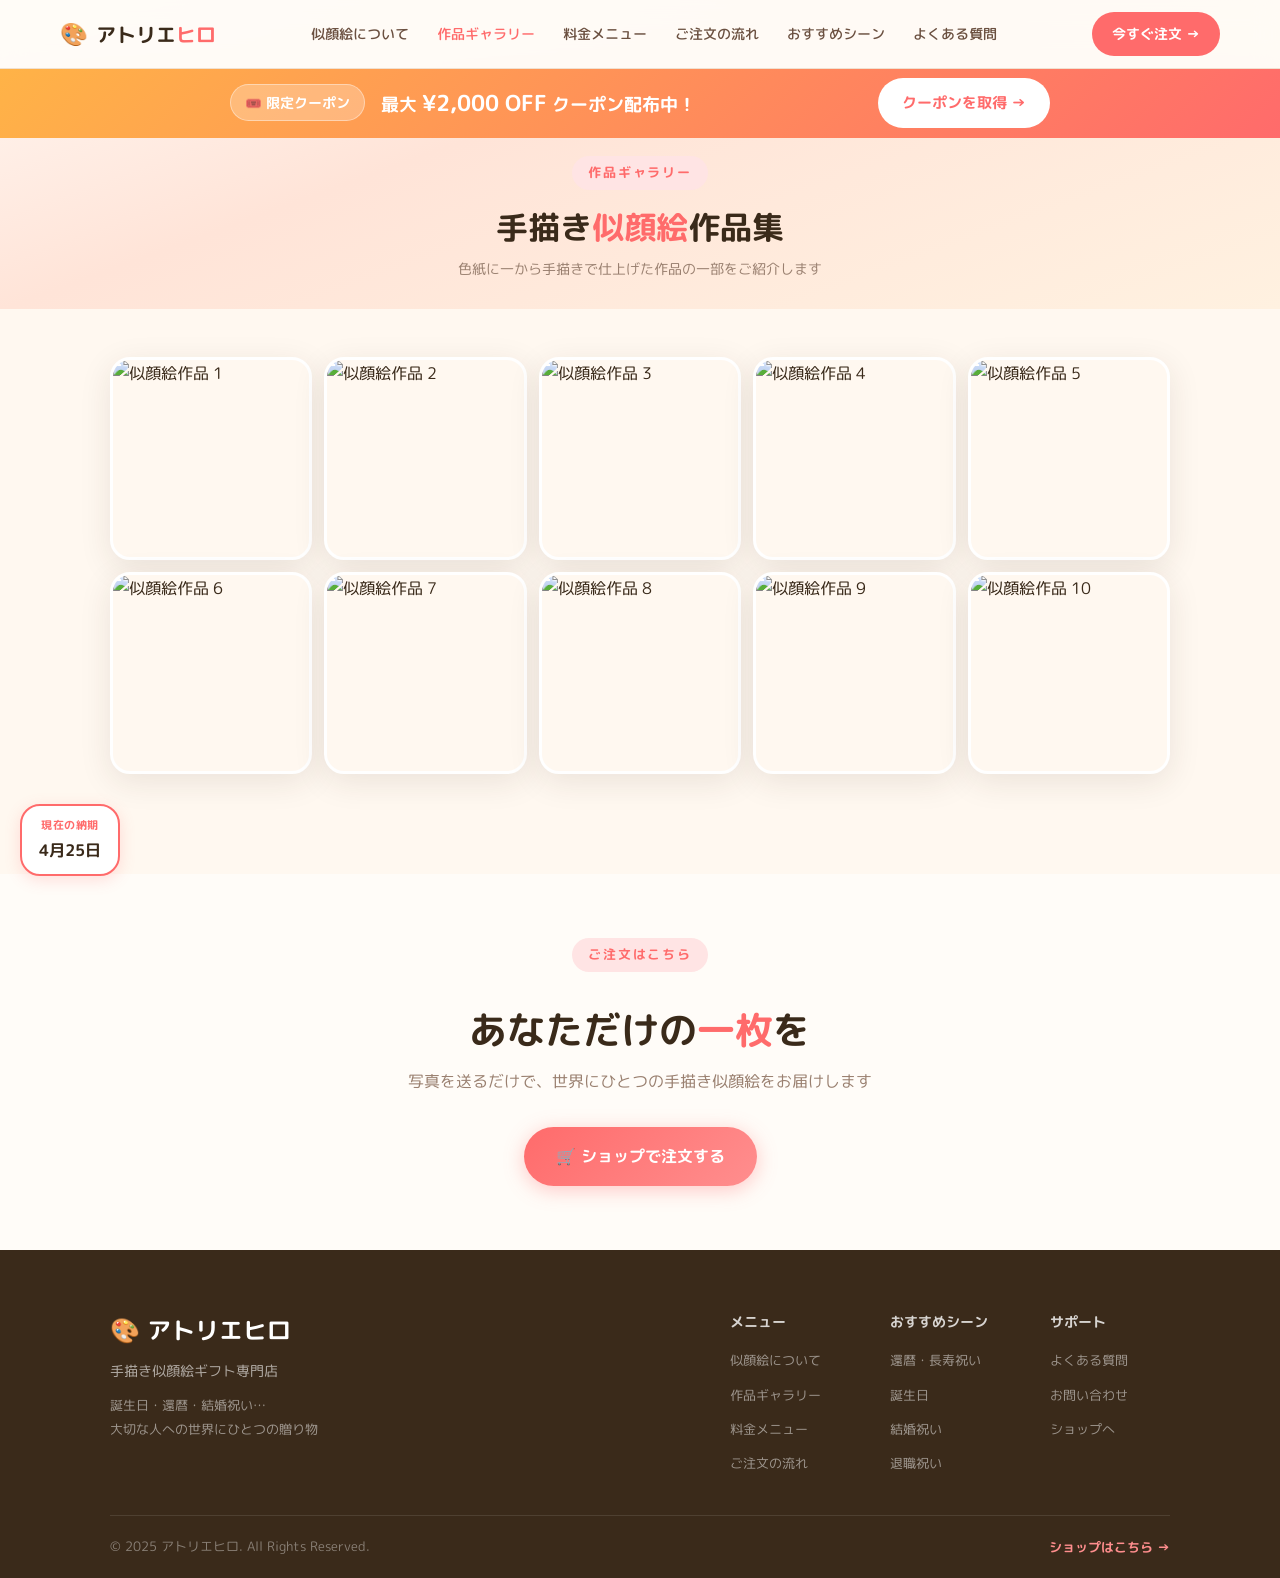
==== gallery.html @ 0be67213 "Add files via upload" ====
<!DOCTYPE html>
<html lang="ja">

<head>
    <meta charset="UTF-8" />
    <meta name="viewport" content="width=device-width, initial-scale=1.0" />
    <title>作品ギャラリー | アトリエヒロ</title>
    <meta name="description" content="アトリエヒロの手描き似顔絵作品集。お客様からご注文いただいた色紙似顔絵を掲載しています。" />
    <link rel="preconnect" href="https://fonts.googleapis.com" />
    <link rel="preconnect" href="https://fonts.gstatic.com" crossorigin />
    <link href="https://fonts.googleapis.com/css2?family=M+PLUS+Rounded+1c:wght@300;400;500;700;800&display=swap" rel="stylesheet" />
    <link rel="stylesheet" href="style.css" />
    <style>
        /* ── ギャラリーページ専用スタイル ── */
        .gallery-page-hero {
            padding: 156px 20px 28px;
            text-align: center;
            background: linear-gradient(160deg, #fff8f3 0%, #ffe4d8 40%, #fff1e0 100%);
        }

        .gallery-page-hero .section-header {
            margin-bottom: 0;
        }

        .gallery-page-hero .section-title {
            font-size: clamp(1.3rem, 3.5vw, 2rem);
            margin-bottom: 8px;
        }

        .gallery-page-hero .section-sub {
            font-size: 0.9rem;
        }

        .gallery-page-section {
            background: var(--cream);
            padding: 48px 0 100px;
        }

        .works-grid {
            display: grid;
            grid-template-columns: repeat(5, 1fr);
            gap: 12px;
        }

        .work-item {
            border-radius: var(--radius-md);
            overflow: hidden;
            box-shadow: var(--shadow-card);
            border: 3px solid #fff;
            background: var(--cream);
            transition: transform 0.3s, box-shadow 0.3s;
            cursor: pointer;
            position: relative;
            aspect-ratio: 1 / 1;
        }

        .work-item:hover {
            transform: scale(1.02) translateY(-4px);
            box-shadow: 0 16px 40px rgba(255, 107, 107, 0.2);
        }

        .work-item img {
            width: 100%;
            height: 100%;
            object-fit: cover;
            display: block;
        }

        /* ── ライトボックス ── */
        .lightbox {
            display: none;
            position: fixed;
            inset: 0;
            z-index: 300;
            background: rgba(0, 0, 0, 0.9);
            align-items: center;
            justify-content: center;
            animation: fadeIn 0.2s ease;
        }

        @keyframes fadeIn {
            from { opacity: 0; }
            to   { opacity: 1; }
        }

        .lightbox.open {
            display: flex;
        }

        .lightbox-img {
            max-width: 80vw;
            max-height: 82vh;
            border-radius: var(--radius-md);
            object-fit: contain;
            box-shadow: 0 12px 60px rgba(0, 0, 0, 0.5);
            transition: opacity 0.15s ease;
        }

        .lightbox-close {
            position: absolute;
            top: 16px;
            right: 20px;
            color: #fff;
            font-size: 2rem;
            font-weight: 700;
            cursor: pointer;
            background: rgba(255,255,255,0.15);
            border: none;
            border-radius: 50%;
            width: 44px;
            height: 44px;
            display: flex;
            align-items: center;
            justify-content: center;
            transition: background 0.2s;
        }

        .lightbox-close:hover {
            background: rgba(255,255,255,0.3);
        }

        .lightbox-arrow {
            position: absolute;
            top: 50%;
            transform: translateY(-50%);
            color: #fff;
            font-size: 2rem;
            background: rgba(255,255,255,0.15);
            border: none;
            border-radius: 50%;
            width: 52px;
            height: 52px;
            display: flex;
            align-items: center;
            justify-content: center;
            cursor: pointer;
            transition: background 0.2s;
            user-select: none;
        }

        .lightbox-arrow:hover {
            background: rgba(255,255,255,0.3);
        }

        .lightbox-prev { left: 16px; }
        .lightbox-next { right: 16px; }

        .lightbox-counter {
            position: absolute;
            bottom: 20px;
            left: 50%;
            transform: translateX(-50%);
            color: rgba(255,255,255,0.7);
            font-size: 0.85rem;
            font-weight: 500;
        }

        @media (max-width: 640px) {
            .lightbox-img {
                max-width: 94vw;
                max-height: 75vh;
            }
            .lightbox-arrow {
                width: 40px;
                height: 40px;
                font-size: 1.5rem;
            }
            .lightbox-prev { left: 6px; }
            .lightbox-next { right: 6px; }
        }

        /* ── モバイル調整 ── */
        @media (max-width: 640px) {
            .gallery-page-hero {
                padding: 148px 16px 48px;
            }

            .works-grid {
                grid-template-columns: repeat(3, 1fr);
                gap: 8px;
            }
        }

        @media (max-width: 400px) {
            .works-grid {
                grid-template-columns: repeat(2, 1fr);
            }
        }
    </style>
</head>

<body>

    <!-- ===== COUPON BANNER ===== -->
    <div class="coupon-banner">
        <div class="coupon-inner">
            <div class="coupon-left">
                <span class="coupon-tag">🎟️ 限定クーポン</span>
                <span class="coupon-text">最大 <strong>¥2,000 OFF</strong><span class="coupon-pc"> クーポン配布中！</span></span>
            </div>
            <a href="https://atelierstore.theshop.jp/" class="coupon-btn" target="_blank" rel="noopener">クーポンを取得 →</a>
        </div>
    </div>

    <!-- ===== HEADER ===== -->
    <header class="site-header" id="siteHeader">
        <div class="header-inner">
            <a href="index.html" class="logo">
                <span class="logo-icon">🎨</span>
                <span class="logo-text">アトリエ<span class="logo-accent">ヒロ</span></span>
            </a>
            <nav class="nav-links" id="navLinks">
                <a href="index.html#about" class="nav-link">似顔絵について</a>
                <a href="gallery.html" class="nav-link" style="color:var(--coral);">作品ギャラリー</a>
                <a href="index.html#menu" class="nav-link">料金メニュー</a>
                <a href="index.html#flow" class="nav-link">ご注文の流れ</a>
                <a href="index.html#occasions" class="nav-link">おすすめシーン</a>
                <a href="index.html#faq" class="nav-link">よくある質問</a>
            </nav>
            <a href="https://atelierstore.theshop.jp/" class="header-order-btn" target="_blank" rel="noopener">
                今すぐ注文 →
            </a>
            <button class="hamburger" id="hamburger" aria-label="メニューを開く">
                <span></span><span></span><span></span>
            </button>
        </div>
    </header>

    <!-- MOBILE MENU -->
    <div class="mobile-menu" id="mobileMenu">
        <button class="mobile-close" id="mobileClose" aria-label="メニューを閉じる">✕</button>
        <nav class="mobile-nav">
            <a href="index.html#about" class="mobile-nav-link">似顔絵について</a>
            <a href="gallery.html" class="mobile-nav-link">作品ギャラリー</a>
            <a href="index.html#menu" class="mobile-nav-link">料金メニュー</a>
            <a href="index.html#flow" class="mobile-nav-link">ご注文の流れ</a>
            <a href="index.html#occasions" class="mobile-nav-link">おすすめシーン</a>
            <a href="index.html#faq" class="mobile-nav-link">よくある質問</a>
        </nav>
        <a href="https://atelierstore.theshop.jp/" class="mobile-order-btn" target="_blank">🛒 今すぐ注文する</a>
    </div>

    <!-- ===== ページヒーロー ===== -->
    <section class="gallery-page-hero">
        <div class="container">
            <div class="section-header">
                <div class="section-label">作品ギャラリー</div>
                <h1 class="section-title">手描き<em>似顔絵</em>作品集</h1>
                <p class="section-sub">色紙に一から手描きで仕上げた作品の一部をご紹介します</p>
            </div>
        </div>
    </section>

    <!-- ===== 作品グリッド ===== -->
    <section class="gallery-page-section">
        <div class="container">
            <div class="works-grid" id="worksGrid">
                <!-- gallery-data.js の内容をJSで表示 -->
            </div>
        </div>
    </section>

    <!-- ===== CTA ===== -->
    <section style="background: var(--warm-white); padding: 64px 20px; text-align: center;">
        <div class="section-label">ご注文はこちら</div>
        <h2 class="section-title" style="margin: 16px 0 12px;">あなただけの<em>一枚</em>を</h2>
        <p class="section-sub" style="margin-bottom: 32px;">写真を送るだけで、世界にひとつの手描き似顔絵をお届けします</p>
        <a href="https://atelierstore.theshop.jp/" class="btn-main" target="_blank" rel="noopener">🛒 ショップで注文する</a>
    </section>

    <!-- ===== FOOTER ===== -->
    <footer class="site-footer">
        <div class="footer-inner">
            <div class="footer-top">
                <div class="footer-brand">
                    <div class="footer-logo">🎨 アトリエヒロ</div>
                    <p class="footer-catch">手描き似顔絵ギフト専門店</p>
                    <p class="footer-desc">誕生日・還暦・結婚祝い…<br />大切な人への世界にひとつの贈り物</p>
                </div>
                <div class="footer-links">
                    <div class="footer-col">
                        <h4>メニュー</h4>
                        <a href="index.html#about">似顔絵について</a>
                        <a href="gallery.html">作品ギャラリー</a>
                        <a href="index.html#menu">料金メニュー</a>
                        <a href="index.html#flow">ご注文の流れ</a>
                    </div>
                    <div class="footer-col">
                        <h4>おすすめシーン</h4>
                        <a href="index.html#occasions">還暦・長寿祝い</a>
                        <a href="index.html#occasions">誕生日</a>
                        <a href="index.html#occasions">結婚祝い</a>
                        <a href="index.html#occasions">退職祝い</a>
                    </div>
                    <div class="footer-col">
                        <h4>サポート</h4>
                        <a href="index.html#faq">よくある質問</a>
                        <a href="https://atelierstore.theshop.jp/contact" target="_blank">お問い合わせ</a>
                        <a href="https://atelierstore.theshop.jp/" target="_blank">ショップへ</a>
                    </div>
                </div>
            </div>
            <div class="footer-divider"></div>
            <div class="footer-bottom">
                <p>© 2025 アトリエヒロ. All Rights Reserved.</p>
                <a href="https://atelierstore.theshop.jp/" target="_blank" class="footer-shop-link">ショップはこちら →</a>
            </div>
        </div>
    </footer>

    <!-- BACK TO TOP -->
    <button class="back-to-top" id="backToTop" aria-label="ページトップへ戻る">▲</button>

    <!-- DELIVERY BADGE -->
    <div class="delivery-badge" id="deliveryBadge">
        <div class="delivery-info">
            <span class="delivery-label">現在の納期</span>
            <span class="delivery-date" id="deliveryDate">読込中…</span>
        </div>
        <a href="https://atelierstore.theshop.jp/" class="delivery-order-btn" target="_blank" rel="noopener">注文はこちら</a>
    </div>

    <!-- LIGHTBOX -->
    <div class="lightbox" id="lightbox">
        <button class="lightbox-close" id="lightboxClose">✕</button>
        <button class="lightbox-arrow lightbox-prev" id="lightboxPrev">‹</button>
        <img class="lightbox-img" id="lightboxImg" src="" alt="" />
        <button class="lightbox-arrow lightbox-next" id="lightboxNext">›</button>
        <div class="lightbox-counter" id="lightboxCounter"></div>
    </div>

    <script src="delivery.js"></script>
    <script src="gallery-data.js"></script>
    <script>
        // ── 作品グリッド生成 ──
        const grid = document.getElementById('worksGrid');
        let currentIndex = 0;

        if (typeof GALLERY_IMAGES !== 'undefined' && GALLERY_IMAGES.length > 0) {
            GALLERY_IMAGES.forEach((item, i) => {
                const div = document.createElement('div');
                div.className = 'work-item';
                div.innerHTML = `<img src="${item.src}" alt="似顔絵作品 ${i + 1}" loading="lazy" />`;
                div.addEventListener('click', () => openLightbox(i));
                grid.appendChild(div);
            });
        }

        // ── ライトボックス ──
        const lightbox   = document.getElementById('lightbox');
        const lightboxImg = document.getElementById('lightboxImg');
        const counter    = document.getElementById('lightboxCounter');

        function openLightbox(index) {
            currentIndex = index;
            showImage();
            lightbox.classList.add('open');
            document.body.style.overflow = 'hidden';
        }

        function showImage() {
            lightboxImg.style.opacity = '0';
            setTimeout(() => {
                lightboxImg.src = GALLERY_IMAGES[currentIndex].src;
                lightboxImg.style.opacity = '1';
            }, 120);
            counter.textContent = (currentIndex + 1) + ' / ' + GALLERY_IMAGES.length;
        }

        function closeLightbox() {
            lightbox.classList.remove('open');
            document.body.style.overflow = '';
        }

        function prevImage() {
            currentIndex = (currentIndex - 1 + GALLERY_IMAGES.length) % GALLERY_IMAGES.length;
            showImage();
        }

        function nextImage() {
            currentIndex = (currentIndex + 1) % GALLERY_IMAGES.length;
            showImage();
        }

        document.getElementById('lightboxClose').addEventListener('click', closeLightbox);
        document.getElementById('lightboxPrev').addEventListener('click', prevImage);
        document.getElementById('lightboxNext').addEventListener('click', nextImage);
        lightbox.addEventListener('click', e => { if (e.target === lightbox) closeLightbox(); });
        document.addEventListener('keydown', e => {
            if (e.key === 'Escape')      closeLightbox();
            if (e.key === 'ArrowLeft')  prevImage();
            if (e.key === 'ArrowRight') nextImage();
        });
    </script>
    <script src="script.js"></script>
</body>

</html>
---- style.css ----
/* ============================================================
   ATELIER HIRO — CARICATURE GIFT SHOP
   Style: Warm, Cute, Accessible, Modern
   ============================================================ */

/* ── RESET & BASE ─────────────────────────────────── */
*,
*::before,
*::after {
    box-sizing: border-box;
    margin: 0;
    padding: 0;
}

:root {
    --coral: #FF6B6B;
    --coral-lt: #FF8E8E;
    --coral-dk: #E85555;
    --peach: #FFB347;
    --peach-lt: #FFD08A;
    --cream: #FFF8F0;
    --warm-white: #FFFCF8;
    --soft-pink: #FFE4E4;
    --lavender: #F3E8FF;
    --mint: #E8FFF3;
    --text: #3A2A1A;
    --text-mid: #6B5040;
    --text-lt: #9A8070;
    --border: #F0E0D0;
    --shadow-warm: 0 4px 24px rgba(255, 107, 107, 0.12);
    --shadow-card: 0 8px 32px rgba(58, 42, 26, 0.10);
    --radius-sm: 12px;
    --radius-md: 20px;
    --radius-lg: 32px;
    --radius-pill: 100px;
    font-size: 16px;
}

html {
    scroll-behavior: smooth;
}

body {
    font-family: 'M PLUS Rounded 1c', sans-serif;
    background: var(--warm-white);
    color: var(--text);
    line-height: 1.7;
    overflow-x: hidden;
}

img {
    display: block;
    max-width: 100%;
    height: auto;
}

a {
    text-decoration: none;
    color: inherit;
}

button {
    font-family: inherit;
    cursor: pointer;
    border: none;
    background: none;
}

.container {
    max-width: 1100px;
    margin: 0 auto;
    padding: 0 20px;
}

.pc-only {
    display: none;
}

@media (min-width: 768px) {
    .pc-only {
        display: inline;
    }
}

/* ── LOADING SCREEN ──────────────────────────────── */
.loading-screen {
    position: fixed;
    inset: 0;
    z-index: 9999;
    background: var(--cream);
    display: flex;
    align-items: center;
    justify-content: center;
    transition: opacity 0.6s ease, visibility 0.6s ease;
}

.loading-screen.hidden {
    opacity: 0;
    visibility: hidden;
    pointer-events: none;
}

.loading-inner {
    text-align: center;
}

.loading-icon {
    font-size: 3rem;
    animation: spin 1.5s linear infinite;
    margin-bottom: 0.5rem;
}

@keyframes spin {
    from {
        transform: rotate(0deg);
    }

    to {
        transform: rotate(360deg);
    }
}

.loading-title {
    font-size: 1.8rem;
    font-weight: 700;
    color: var(--coral);
    font-family: 'M PLUS Rounded 1c', sans-serif;
    margin-bottom: 1rem;
}

.loading-bar-wrap {
    width: 200px;
    height: 6px;
    background: var(--border);
    border-radius: 99px;
    overflow: hidden;
    margin: 0 auto;
}

.loading-bar-fill {
    height: 100%;
    width: 0;
    background: linear-gradient(90deg, var(--coral), var(--peach));
    border-radius: 99px;
    transition: width 0.05s linear;
}

/* ── HEADER ──────────────────────────────────────── */
.site-header {
    position: fixed;
    top: 0;
    left: 0;
    right: 0;
    z-index: 100;
    background: rgba(255, 252, 248, 0.92);
    backdrop-filter: blur(12px);
    border-bottom: 1px solid var(--border);
    transition: box-shadow 0.3s;
}

.site-header.scrolled {
    box-shadow: 0 2px 20px rgba(255, 107, 107, 0.15);
}

.header-inner {
    max-width: 1200px;
    margin: 0 auto;
    padding: 0 20px;
    height: 68px;
    display: flex;
    align-items: center;
    gap: 24px;
}

.logo {
    display: flex;
    align-items: center;
    gap: 8px;
    flex-shrink: 0;
}

.logo-icon {
    font-size: 1.4rem;
}

.logo-text {
    font-family: 'M PLUS Rounded 1c', sans-serif;
    font-size: 1.25rem;
    font-weight: 600;
    color: var(--text);
}

.logo-accent {
    color: var(--coral);
}

.nav-links {
    display: none;
}

@media (min-width: 1060px) {
    .nav-links {
        display: flex;
        gap: 4px;
        flex: 1;
        justify-content: center;
    }
}

.nav-link {
    font-size: 0.85rem;
    font-weight: 500;
    color: var(--text-mid);
    padding: 8px 12px;
    border-radius: var(--radius-pill);
    transition: background 0.2s, color 0.2s;
}

.nav-link:hover {
    background: var(--soft-pink);
    color: var(--coral);
}

.header-order-btn {
    display: none;
    background: var(--coral);
    color: #fff;
    font-size: 0.9rem;
    font-weight: 700;
    padding: 10px 20px;
    border-radius: var(--radius-pill);
    flex-shrink: 0;
    transition: background 0.2s, transform 0.2s;
}

.header-order-btn:hover {
    background: var(--coral-dk);
    transform: scale(1.03);
}

@media (min-width: 768px) {
    .header-order-btn {
        display: inline-block;
    }
}

.hamburger {
    display: flex;
    flex-direction: column;
    justify-content: center;
    gap: 5px;
    width: 40px;
    height: 40px;
    padding: 8px;
    border-radius: 8px;
    margin-left: auto;
    transition: background 0.2s;
}

.hamburger:hover {
    background: var(--soft-pink);
}

.hamburger span {
    display: block;
    height: 2px;
    background: var(--text);
    border-radius: 99px;
    transition: all 0.3s;
}

.hamburger.open span:nth-child(1) {
    transform: translateY(7px) rotate(45deg);
}

.hamburger.open span:nth-child(2) {
    opacity: 0;
}

.hamburger.open span:nth-child(3) {
    transform: translateY(-7px) rotate(-45deg);
}

@media (min-width: 1060px) {
    .hamburger {
        display: none;
    }
}

/* ── MOBILE MENU ─────────────────────────────────── */
.mobile-menu {
    position: fixed;
    inset: 0;
    z-index: 101;
    background: var(--cream);
    padding: 100px 32px 40px;
    display: flex;
    flex-direction: column;
    gap: 32px;
    transform: translateX(100%);
    transition: transform 0.35s cubic-bezier(0.4, 0, 0.2, 1);
}

.mobile-menu.open {
    transform: translateX(0);
}

.mobile-close {
    position: absolute;
    top: 20px;
    right: 20px;
    font-size: 1.5rem;
    color: var(--text-mid);
    width: 44px;
    height: 44px;
    display: flex;
    align-items: center;
    justify-content: center;
    border-radius: 50%;
    transition: background 0.2s;
}

.mobile-close:hover {
    background: var(--soft-pink);
}

.mobile-nav {
    display: flex;
    flex-direction: column;
    gap: 4px;
}

.mobile-nav-link {
    font-size: 1.2rem;
    font-weight: 500;
    color: var(--text);
    padding: 14px 16px;
    border-radius: var(--radius-sm);
    border-bottom: 1px solid var(--border);
    transition: background 0.2s, color 0.2s;
}

.mobile-nav-link:hover {
    background: var(--soft-pink);
    color: var(--coral);
}

.mobile-order-btn {
    display: block;
    text-align: center;
    background: var(--coral);
    color: #fff;
    font-size: 1.1rem;
    font-weight: 700;
    padding: 18px 24px;
    border-radius: var(--radius-md);
    transition: background 0.2s, transform 0.2s;
}

.mobile-order-btn:hover {
    background: var(--coral-dk);
    transform: scale(1.02);
}

/* ── ANIMATION HELPERS ───────────────────────────── */
.animate-in {
    opacity: 0;
    transform: translateY(24px);
    animation: fadeUp 0.7s ease forwards;
    animation-delay: var(--delay, 0s);
}

@keyframes fadeUp {
    to {
        opacity: 1;
        transform: translateY(0);
    }
}

[data-reveal] {
    opacity: 0;
    transform: translateY(32px);
    transition: opacity 0.7s ease, transform 0.7s ease;
}

[data-reveal].revealed {
    opacity: 1;
    transform: translateY(0);
}

/* ── BUTTONS ─────────────────────────────────────── */
.btn-main {
    display: inline-block;
    background: linear-gradient(135deg, var(--coral) 0%, var(--coral-lt) 100%);
    color: #fff;
    font-size: 1rem;
    font-weight: 700;
    padding: 16px 32px;
    border-radius: var(--radius-pill);
    box-shadow: 0 4px 20px rgba(255, 107, 107, 0.35);
    transition: transform 0.2s, box-shadow 0.2s;
}

.btn-main:hover {
    transform: translateY(-3px);
    box-shadow: 0 8px 28px rgba(255, 107, 107, 0.45);
}

.btn-main:active {
    transform: translateY(0);
}

.btn-sub {
    display: inline-block;
    background: var(--warm-white);
    color: var(--coral);
    font-size: 1rem;
    font-weight: 600;
    padding: 15px 30px;
    border-radius: var(--radius-pill);
    border: 2px solid var(--coral);
    transition: background 0.2s, transform 0.2s;
}

.btn-sub:hover {
    background: var(--soft-pink);
    transform: translateY(-2px);
}

.btn-outline {
    display: inline-block;
    color: var(--coral);
    font-size: 0.9rem;
    font-weight: 600;
    padding: 10px 20px;
    border-radius: var(--radius-pill);
    border: 2px solid var(--coral);
    transition: background 0.2s;
}

.btn-outline:hover {
    background: var(--soft-pink);
}

/* ── SECTION HEADERS ─────────────────────────────── */
.section-header {
    text-align: center;
    margin-bottom: 48px;
}

.section-label {
    display: inline-block;
    font-size: 0.8rem;
    font-weight: 700;
    letter-spacing: 0.15em;
    color: var(--coral);
    text-transform: uppercase;
    background: var(--soft-pink);
    padding: 6px 16px;
    border-radius: var(--radius-pill);
    margin-bottom: 16px;
}

.section-title {
    font-family: 'M PLUS Rounded 1c', sans-serif;
    font-size: clamp(1.6rem, 4vw, 2.4rem);
    font-weight: 600;
    color: var(--text);
    line-height: 1.35;
    margin-bottom: 12px;
}

.section-title em {
    color: var(--coral);
    font-style: normal;
}

.section-sub {
    font-size: 1rem;
    color: var(--text-lt);
    max-width: 520px;
    margin: 0 auto;
}

/* ── HERO ────────────────────────────────────────── */
.hero {
    min-height: 100svh;
    padding: 156px 20px 60px;
    background: linear-gradient(160deg, #fff8f3 0%, #ffe4d8 40%, #fff1e0 100%);
    display: flex;
    align-items: center;
    justify-content: center;
    gap: 40px;
    flex-wrap: wrap;
    position: relative;
    overflow: hidden;
}

.hero-bg-art {
    position: absolute;
    inset: 0;
    pointer-events: none;
}

.bubble {
    position: absolute;
    font-size: 2rem;
    animation: floatBubble linear infinite;
    opacity: 0.15;
}

.b1 {
    left: 5%;
    top: 20%;
    font-size: 2.5rem;
    animation-duration: 8s;
    animation-delay: 0s;
}

.b2 {
    left: 12%;
    top: 70%;
    animation-duration: 10s;
    animation-delay: 1s;
}

.b3 {
    left: 80%;
    top: 15%;
    animation-duration: 9s;
    animation-delay: 2s;
}

.b4 {
    left: 88%;
    top: 60%;
    animation-duration: 7s;
    animation-delay: 0.5s;
}

.b5 {
    left: 50%;
    top: 85%;
    animation-duration: 11s;
    animation-delay: 3s;
}

.b6 {
    left: 30%;
    top: 10%;
    animation-duration: 8.5s;
    animation-delay: 1.5s;
}

.b7 {
    left: 65%;
    top: 80%;
    font-size: 2.5rem;
    animation-duration: 9.5s;
    animation-delay: 0.8s;
}

.b8 {
    left: 92%;
    top: 35%;
    animation-duration: 7.5s;
    animation-delay: 2.5s;
}

@keyframes floatBubble {
    0% {
        transform: translateY(0) rotate(0deg);
        opacity: 0.12;
    }

    50% {
        opacity: 0.2;
    }

    100% {
        transform: translateY(-40px) rotate(15deg);
        opacity: 0.12;
    }
}

.hero-content {
    flex: 1;
    min-width: 280px;
    max-width: 560px;
    position: relative;
    z-index: 1;
}

.hero-badge {
    display: inline-block;
    background: var(--soft-pink);
    color: var(--coral);
    font-size: 0.8rem;
    font-weight: 700;
    letter-spacing: 0.08em;
    padding: 8px 18px;
    border-radius: var(--radius-pill);
    margin-bottom: 20px;
    border: 1px solid var(--coral-lt);
}

.hero-title {
    margin-bottom: 20px;
}

.hero-title-sub {
    display: block;
    font-size: clamp(1rem, 2.5vw, 1.2rem);
    color: var(--text-mid);
    font-weight: 400;
    margin-bottom: 4px;
}

.hero-title-main {
    display: block;
    font-family: 'M PLUS Rounded 1c', sans-serif;
    font-size: clamp(2rem, 6vw, 3.2rem);
    font-weight: 600;
    line-height: 1.2;
    color: var(--text);
}

.hero-title-main em {
    color: var(--coral);
    font-style: normal;
}

.hero-title-tag {
    display: block;
    font-size: clamp(0.9rem, 2vw, 1.05rem);
    color: var(--text-lt);
    margin-top: 10px;
    font-weight: 400;
}

.hero-desc {
    font-size: 1rem;
    color: var(--text-mid);
    line-height: 1.8;
    margin-bottom: 28px;
}

.hero-ctas {
    display: flex;
    gap: 12px;
    flex-wrap: wrap;
    margin-bottom: 28px;
}

.hero-trust {
    display: flex;
    gap: 16px;
    flex-wrap: wrap;
}

.trust-item {
    display: flex;
    align-items: center;
    gap: 6px;
    font-size: 0.85rem;
    color: var(--text-mid);
    font-weight: 500;
    background: rgba(255, 255, 255, 0.7);
    padding: 6px 12px;
    border-radius: var(--radius-pill);
    border: 1px solid var(--border);
}

.trust-icon {
    font-size: 1rem;
}

.hero-image {
    flex: 1;
    min-width: 260px;
    max-width: 460px;
    position: relative;
    z-index: 1;
}

.hero-img-frame {
    position: relative;
    border-radius: var(--radius-lg);
    overflow: hidden;
    box-shadow: 0 16px 48px rgba(255, 107, 107, 0.2);
    border: 4px solid #fff;
}

.hero-img {
    width: 100%;
    aspect-ratio: 4/3;
    object-fit: cover;
}

.hero-img-badge {
    position: absolute;
    bottom: 16px;
    right: 16px;
    background: var(--coral);
    color: #fff;
    padding: 10px 18px;
    border-radius: var(--radius-md);
    text-align: center;
    box-shadow: 0 4px 16px rgba(0, 0, 0, 0.2);
}

.badge-num {
    display: block;
    font-size: 1.2rem;
    font-weight: 700;
}

.badge-txt {
    display: block;
    font-size: 0.7rem;
    opacity: 0.85;
}

/* ── TICKER / SCROLL BANNER ──────────────────────── */
.ticker-wrap {
    background: var(--coral);
    padding: 14px 0;
    overflow: hidden;
    border-top: 2px solid var(--coral-dk);
    border-bottom: 2px solid var(--coral-dk);
}

.ticker-track {
    display: flex;
    gap: 20px;
    width: max-content;
    animation: ticker 20s linear infinite;
}

.ticker-track span {
    font-size: 0.9rem;
    font-weight: 600;
    color: #fff;
    white-space: nowrap;
    padding: 0 4px;
}

.ticker-track .sep {
    opacity: 0.6;
}

@keyframes ticker {
    from {
        transform: translateX(0);
    }

    to {
        transform: translateX(-50%);
    }
}

/* ── ABOUT ───────────────────────────────────────── */
.about-section {
    padding: 100px 0;
    background: var(--warm-white);
}

.about-grid {
    display: grid;
    grid-template-columns: 1fr;
    gap: 40px;
}

@media (min-width: 900px) {
    .about-grid {
        grid-template-columns: 1fr 1fr;
        align-items: start;
    }
}

.about-features {
    display: grid;
    grid-template-columns: 1fr 1fr;
    gap: 16px;
}

.feature-card {
    background: var(--cream);
    border-radius: var(--radius-md);
    padding: 24px;
    border: 1px solid var(--border);
    transition: transform 0.2s, box-shadow 0.2s;
}

.feature-card:hover {
    transform: translateY(-4px);
    box-shadow: var(--shadow-warm);
}

.feature-icon-wrap {
    font-size: 2rem;
    margin-bottom: 12px;
}

.feature-card h3 {
    font-size: 0.95rem;
    font-weight: 700;
    color: var(--text);
    margin-bottom: 8px;
}

.feature-card p {
    font-size: 0.85rem;
    color: var(--text-lt);
    line-height: 1.6;
}

.artist-card {
    background: linear-gradient(135deg, var(--cream), var(--soft-pink));
    border-radius: var(--radius-lg);
    padding: 36px;
    border: 1px solid var(--border);
    box-shadow: var(--shadow-card);
    display: flex;
    flex-direction: column;
    align-items: center;
    text-align: center;
    gap: 20px;
}

.artist-avatar {
    width: 80px;
    height: 80px;
    border-radius: 50%;
    background: var(--coral);
    font-size: 2.5rem;
    display: flex;
    align-items: center;
    justify-content: center;
    box-shadow: 0 4px 16px rgba(255, 107, 107, 0.3);
}

.artist-name {
    font-family: 'M PLUS Rounded 1c', sans-serif;
    font-size: 1.4rem;
    font-weight: 600;
    color: var(--text);
}

.artist-desc {
    font-size: 0.9rem;
    color: var(--text-mid);
    line-height: 1.8;
}

.artist-stats {
    display: flex;
    gap: 24px;
    justify-content: center;
    flex-wrap: wrap;
}

.astat {
    text-align: center;
}

.astat-n {
    display: block;
    font-size: 1.4rem;
    font-weight: 700;
    color: var(--coral);
}

.astat-n small {
    font-size: 0.9rem;
}

.astat-l {
    display: block;
    font-size: 0.75rem;
    color: var(--text-lt);
}

/* ── GALLERY / SAMPLES ───────────────────────────── */
.samples-section {
    padding: 100px 0;
    background: var(--cream);
    overflow: hidden;
}

.gallery-scroll-wrap {
    position: relative;
    overflow-x: auto;
    margin: 0 -20px;
    padding: 16px 0;
    scrollbar-width: none;
    scroll-snap-type: x mandatory;
    -webkit-overflow-scrolling: touch;
}

.gallery-scroll-wrap::-webkit-scrollbar {
    display: none;
}

.gallery-scroll {
    display: flex;
    gap: 20px;
    padding: 8px 40px;
    width: max-content;
    margin: 0 auto;
}

.gallery-card {
    flex: 0 0 280px;
    scroll-snap-align: start;
    border-radius: var(--radius-md);
    overflow: hidden;
    box-shadow: var(--shadow-card);
    position: relative;
    border: 3px solid #fff;
    transition: transform 0.3s, box-shadow 0.3s;
    cursor: pointer;
}

.gallery-card:hover {
    transform: scale(1.03) translateY(-4px);
    box-shadow: 0 16px 40px rgba(255, 107, 107, 0.2);
}

.gallery-card img {
    width: 100%;
    aspect-ratio: 3/4;
    object-fit: cover;
}

.gallery-tag {
    position: absolute;
    bottom: 12px;
    left: 12px;
    background: rgba(255, 255, 255, 0.9);
    color: var(--coral);
    font-size: 0.78rem;
    font-weight: 700;
    padding: 6px 14px;
    border-radius: var(--radius-pill);
    backdrop-filter: blur(4px);
}

.gallery-cta {
    text-align: center;
    margin-top: 40px;
    padding: 0 20px;
}

.gallery-cta p {
    color: var(--text-lt);
    margin-bottom: 16px;
}

/* ── MENU / PRICING ──────────────────────────────── */
.menu-section {
    padding: 100px 0;
    background: var(--warm-white);
}

.menu-grid {
    display: grid;
    grid-template-columns: 1fr;
    gap: 24px;
    margin-bottom: 40px;
}

@media (min-width: 640px) {
    .menu-grid {
        grid-template-columns: 1fr 1fr;
    }
}

@media (min-width: 1000px) {
    .menu-grid {
        grid-template-columns: repeat(4, 1fr);
    }
}

.menu-card {
    background: var(--cream);
    border-radius: var(--radius-lg);
    padding: 32px 24px;
    border: 2px solid var(--border);
    text-align: center;
    position: relative;
    transition: transform 0.25s, box-shadow 0.25s;
}

.menu-card:hover {
    transform: translateY(-6px);
    box-shadow: var(--shadow-card);
}

.menu-card--popular {
    background: linear-gradient(160deg, #fff8f3, #ffe4d8);
    border-color: var(--coral-lt);
}

.menu-card--special {
    background: linear-gradient(160deg, #f3f8ff, #e4d8ff);
    border-color: #c4a8ff;
}

.menu-pop-badge {
    position: absolute;
    top: -14px;
    left: 50%;
    transform: translateX(-50%);
    background: var(--coral);
    color: #fff;
    font-size: 0.75rem;
    font-weight: 700;
    padding: 5px 18px;
    border-radius: var(--radius-pill);
    white-space: nowrap;
}

.menu-icon {
    font-size: 2.5rem;
    margin-bottom: 12px;
}

.menu-title {
    font-family: 'M PLUS Rounded 1c', sans-serif;
    font-size: 1.3rem;
    font-weight: 600;
    color: var(--text);
    margin-bottom: 6px;
}

.menu-size {
    font-size: 0.8rem;
    color: var(--text-lt);
    margin-bottom: 16px;
}

.menu-price {
    margin-bottom: 20px;
}

.menu-price-regular {
    display: block;
    font-size: 0.9rem;
    color: var(--text-lt);
    text-decoration: line-through;
    margin-bottom: 4px;
}

.menu-price-sale {
    font-size: 1.5rem;
    font-weight: 700;
    color: var(--coral);
}

.menu-price-sale small {
    font-size: 0.75rem;
    font-weight: 400;
    color: var(--text-lt);
}

.menu-list {
    list-style: none;
    text-align: left;
    margin-bottom: 24px;
    display: flex;
    flex-direction: column;
    gap: 8px;
}

.menu-list li {
    font-size: 0.85rem;
    color: var(--text-mid);
    padding-left: 4px;
}

.btn-menu-order {
    display: block;
    width: 100%;
    background: var(--coral);
    color: #fff;
    font-size: 0.95rem;
    font-weight: 700;
    padding: 14px;
    border-radius: var(--radius-pill);
    text-align: center;
    transition: background 0.2s, transform 0.2s;
}

.btn-menu-order:hover {
    background: var(--coral-dk);
    transform: scale(1.03);
}

.menu-card--special .btn-menu-order {
    background: #7c4dff;
}

.menu-card--special .btn-menu-order:hover {
    background: #6633ff;
}

.menu-note {
    background: var(--cream);
    border-radius: var(--radius-md);
    padding: 24px;
    border: 1px solid var(--border);
    display: flex;
    flex-direction: column;
    gap: 12px;
}

.note-item {
    display: flex;
    align-items: flex-start;
    gap: 12px;
    font-size: 0.9rem;
    color: var(--text-mid);
}

.note-icon {
    font-size: 1.2rem;
    flex-shrink: 0;
    margin-top: 2px;
}

/* ── COUPON BANNER ───────────────────────────────── */
.coupon-banner {
    position: fixed;
    top: 68px;
    left: 0;
    right: 0;
    z-index: 97;
    background: linear-gradient(135deg, var(--peach), var(--coral));
    padding: 10px 20px;
    margin: 0;
}

.coupon-inner {
    max-width: 820px;
    margin: 0 auto;
    display: flex;
    align-items: center;
    justify-content: space-between;
    gap: 16px;
    flex-wrap: wrap;
}

.coupon-left {
    display: flex;
    align-items: center;
    gap: 16px;
    flex-wrap: wrap;
}

.coupon-tag {
    background: rgba(255, 255, 255, 0.25);
    color: #fff;
    font-size: 0.85rem;
    font-weight: 700;
    padding: 6px 14px;
    border-radius: var(--radius-pill);
    border: 1px solid rgba(255, 255, 255, 0.4);
}

.coupon-text {
    font-size: 1.1rem;
    font-weight: 700;
    color: #fff;
}

.coupon-text strong {
    font-size: 1.4rem;
}

.coupon-btn {
    background: #fff;
    color: var(--coral);
    font-size: 0.95rem;
    font-weight: 700;
    padding: 12px 24px;
    border-radius: var(--radius-pill);
    transition: transform 0.2s, box-shadow 0.2s;
    flex-shrink: 0;
}

.coupon-btn:hover {
    transform: scale(1.04);
    box-shadow: 0 4px 16px rgba(0, 0, 0, 0.15);
}

/* ── FLOW SECTION ────────────────────────────────── */
.flow-section {
    padding: 100px 0;
    background: var(--cream);
}

.flow-steps {
    display: flex;
    align-items: flex-start;
    gap: 8px;
    flex-wrap: wrap;
    justify-content: center;
    margin-bottom: 48px;
}

.flow-step {
    flex: 1;
    min-width: 200px;
    max-width: 240px;
    background: #fff;
    border-radius: var(--radius-md);
    padding: 28px 20px;
    text-align: center;
    border: 2px solid var(--border);
    box-shadow: var(--shadow-card);
    transition: transform 0.2s, box-shadow 0.2s;
}

.flow-step:hover {
    transform: translateY(-4px);
    box-shadow: var(--shadow-warm);
}

.flow-num {
    font-size: 0.75rem;
    font-weight: 800;
    color: var(--coral);
    letter-spacing: 0.1em;
    margin-bottom: 12px;
}

.flow-icon-wrap {
    width: 60px;
    height: 60px;
    border-radius: 50%;
    background: var(--soft-pink);
    font-size: 1.8rem;
    display: flex;
    align-items: center;
    justify-content: center;
    margin: 0 auto 16px;
}

.flow-step h3 {
    font-size: 1rem;
    font-weight: 700;
    color: var(--text);
    margin-bottom: 8px;
}

.flow-step p {
    font-size: 0.83rem;
    color: var(--text-lt);
    line-height: 1.6;
}

.flow-arrow {
    font-size: 2rem;
    color: var(--coral-lt);
    align-self: center;
    flex-shrink: 0;
    margin-top: -30px;
}

@media (max-width: 640px) {
    .flow-arrow {
        display: none;
    }
}

.flow-cta {
    text-align: center;
}

/* ── OCCASIONS ───────────────────────────────────── */
.occasions-section {
    padding: 100px 0;
    background: var(--warm-white);
}

.occasions-grid {
    display: grid;
    grid-template-columns: 1fr 1fr;
    gap: 20px;
}

@media (min-width: 768px) {
    .occasions-grid {
        grid-template-columns: repeat(3, 1fr);
    }
}

.occasion-card {
    background: var(--cream);
    border-radius: var(--radius-lg);
    padding: 28px 20px;
    text-align: center;
    border: 1px solid var(--border);
    transition: transform 0.25s, box-shadow 0.25s;
}

.occasion-card:hover {
    transform: translateY(-6px);
    box-shadow: var(--shadow-warm);
}

.occ-emoji {
    font-size: 2.2rem;
    margin-bottom: 12px;
}

.occasion-card h3 {
    font-size: 0.95rem;
    font-weight: 700;
    color: var(--text);
    margin-bottom: 8px;
}

.occasion-card p {
    font-size: 0.82rem;
    color: var(--text-lt);
    line-height: 1.6;
    margin-bottom: 12px;
}

.occ-tag {
    display: inline-block;
    background: var(--soft-pink);
    color: var(--coral);
    font-size: 0.72rem;
    font-weight: 700;
    padding: 4px 12px;
    border-radius: var(--radius-pill);
}

/* ── REVIEWS ─────────────────────────────────────── */
.reviews-section {
    padding: 100px 0;
    background: var(--cream);
}

.reviews-grid {
    display: grid;
    grid-template-columns: 1fr;
    gap: 20px;
}

@media (min-width: 640px) {
    .reviews-grid {
        grid-template-columns: 1fr 1fr;
    }
}

.review-card {
    background: #fff;
    border-radius: var(--radius-md);
    padding: 28px;
    border: 1px solid var(--border);
    box-shadow: var(--shadow-card);
    transition: transform 0.2s;
}

.review-card:hover {
    transform: translateY(-4px);
}

.review-stars {
    color: var(--peach);
    font-size: 1.1rem;
    margin-bottom: 12px;
}

.review-text {
    font-size: 0.9rem;
    color: var(--text-mid);
    line-height: 1.8;
    margin-bottom: 16px;
}

.review-meta {
    display: flex;
    flex-direction: column;
    gap: 2px;
}

.review-meta strong {
    font-size: 0.9rem;
    color: var(--text);
}

.review-meta span {
    font-size: 0.8rem;
    color: var(--text-lt);
}

/* ── FAQ ─────────────────────────────────────────── */
.faq-section {
    padding: 100px 0;
    background: var(--warm-white);
}

.faq-list {
    max-width: 720px;
    margin: 0 auto;
    display: flex;
    flex-direction: column;
    gap: 12px;
}

.faq-item {
    background: var(--cream);
    border-radius: var(--radius-md);
    border: 1px solid var(--border);
    overflow: hidden;
}

.faq-question {
    display: flex;
    align-items: center;
    justify-content: space-between;
    width: 100%;
    padding: 20px 24px;
    font-size: 0.95rem;
    font-weight: 600;
    color: var(--text);
    text-align: left;
    gap: 12px;
    transition: background 0.2s;
}

.faq-question:hover {
    background: var(--soft-pink);
}

.faq-arrow {
    font-size: 1.2rem;
    color: var(--coral);
    flex-shrink: 0;
    transition: transform 0.3s;
}

.faq-item.open .faq-arrow {
    transform: rotate(180deg);
}

.faq-answer {
    max-height: 0;
    overflow: hidden;
    font-size: 0.9rem;
    color: var(--text-mid);
    line-height: 1.8;
    padding: 0 24px;
    transition: max-height 0.4s ease, padding 0.3s ease;
}

.faq-item.open .faq-answer {
    max-height: 300px;
    padding: 0 24px 20px;
}

/* ── CONTACT ─────────────────────────────────────── */
.contact-section {
    padding: 100px 0;
    background: var(--cream);
}

.contact-grid {
    display: grid;
    grid-template-columns: 1fr;
    gap: 32px;
}

@media (min-width: 900px) {
    .contact-grid {
        grid-template-columns: 1fr 1fr;
    }
}

.contact-info {
    display: flex;
    flex-direction: column;
    gap: 24px;
}

.contact-method {
    display: flex;
    gap: 16px;
    background: #fff;
    border-radius: var(--radius-md);
    padding: 24px;
    border: 1px solid var(--border);
}

.cm-icon {
    font-size: 2rem;
    flex-shrink: 0;
}

.cm-text {
    display: flex;
    flex-direction: column;
    gap: 8px;
}

.cm-text strong {
    font-size: 1rem;
    font-weight: 700;
    color: var(--text);
}

.cm-text p {
    font-size: 0.85rem;
    color: var(--text-lt);
    line-height: 1.6;
}

.contact-info-note {
    background: var(--soft-pink);
    border-radius: var(--radius-md);
    padding: 20px 24px;
    border: 1px solid var(--coral-lt);
    display: flex;
    flex-direction: column;
    gap: 8px;
}

.contact-info-note p {
    font-size: 0.85rem;
    color: var(--coral);
    font-weight: 500;
}

.contact-cta-box {
    background: linear-gradient(160deg, var(--coral), var(--coral-lt));
    border-radius: var(--radius-lg);
    padding: 40px 32px;
    text-align: center;
    color: #fff;
    box-shadow: 0 12px 40px rgba(255, 107, 107, 0.3);
}

.ctabox-icon {
    font-size: 3rem;
    margin-bottom: 16px;
}

.contact-cta-box h3 {
    font-size: 1.4rem;
    font-weight: 700;
    margin-bottom: 12px;
}

.contact-cta-box p {
    font-size: 0.95rem;
    opacity: 0.9;
    margin-bottom: 20px;
    line-height: 1.7;
}

.ctabox-perks {
    display: flex;
    gap: 12px;
    justify-content: center;
    flex-wrap: wrap;
    margin-bottom: 24px;
}

.ctabox-perks span {
    background: rgba(255, 255, 255, 0.2);
    font-size: 0.85rem;
    font-weight: 600;
    padding: 8px 16px;
    border-radius: var(--radius-pill);
    border: 1px solid rgba(255, 255, 255, 0.3);
}

.contact-cta-box .btn-main {
    background: #fff;
    color: var(--coral);
    box-shadow: 0 4px 16px rgba(0, 0, 0, 0.15);
}

.contact-cta-box .btn-main:hover {
    background: var(--cream);
}

.ctabox-coupon {
    margin-top: 16px;
    font-size: 0.85rem;
    opacity: 0.85;
}

/* ── FOOTER ──────────────────────────────────────── */
.site-footer {
    background: var(--text);
    color: #fff;
    padding: 60px 0 0;
}

.footer-inner {
    max-width: 1100px;
    margin: 0 auto;
    padding: 0 20px;
}

.footer-top {
    display: flex;
    gap: 48px;
    flex-wrap: wrap;
    padding-bottom: 40px;
}

.footer-brand {
    flex: 1;
    min-width: 200px;
}

.footer-logo {
    font-family: 'M PLUS Rounded 1c', sans-serif;
    font-size: 1.5rem;
    font-weight: 600;
    color: #fff;
    margin-bottom: 8px;
}

.footer-catch {
    font-size: 0.85rem;
    color: rgba(255, 255, 255, 0.6);
    margin-bottom: 12px;
}

.footer-desc {
    font-size: 0.83rem;
    color: rgba(255, 255, 255, 0.5);
    line-height: 1.8;
}

.footer-links {
    display: flex;
    gap: 40px;
    flex-wrap: wrap;
}

.footer-col {
    display: flex;
    flex-direction: column;
    gap: 12px;
    min-width: 120px;
}

.footer-col h4 {
    font-size: 0.85rem;
    font-weight: 700;
    color: rgba(255, 255, 255, 0.8);
    margin-bottom: 4px;
}

.footer-col a {
    font-size: 0.82rem;
    color: rgba(255, 255, 255, 0.5);
    transition: color 0.2s;
}

.footer-col a:hover {
    color: var(--coral-lt);
}

.footer-divider {
    height: 1px;
    background: rgba(255, 255, 255, 0.1);
}

.footer-bottom {
    display: flex;
    justify-content: space-between;
    align-items: center;
    padding: 20px 0;
    flex-wrap: wrap;
    gap: 12px;
}

.footer-bottom p {
    font-size: 0.8rem;
    color: rgba(255, 255, 255, 0.4);
}

.footer-shop-link {
    font-size: 0.82rem;
    color: var(--coral-lt);
    font-weight: 600;
}

.footer-shop-link:hover {
    color: #fff;
}

/* ── DELIVERY BADGE ──────────────────────────────── */
.delivery-badge {
    position: fixed;
    bottom: 24px;
    left: 20px;
    z-index: 50;
    background: #fff;
    border: 2px solid var(--coral);
    border-radius: var(--radius-md);
    padding: 10px 16px;
    box-shadow: 0 4px 16px rgba(255, 107, 107, 0.2);
    display: flex;
    flex-direction: column;
    align-items: center;
    gap: 2px;
    min-width: 100px;
}

.delivery-info {
    display: flex;
    flex-direction: column;
    align-items: center;
    gap: 2px;
}

.delivery-label {
    font-size: 0.68rem;
    font-weight: 700;
    color: var(--coral);
    letter-spacing: 0.05em;
}

.delivery-date {
    font-size: 1rem;
    font-weight: 700;
    color: var(--text);
}

.delivery-order-btn {
    display: none;
}

@media (max-width: 640px) {
    .delivery-badge {
        flex-direction: row;
        align-items: center;
        padding: 8px 14px;
        gap: 12px;
        min-width: auto;
    }

    .delivery-order-btn {
        display: inline-block;
        background: var(--coral);
        color: #fff;
        font-size: 0.82rem;
        font-weight: 700;
        padding: 8px 16px;
        border-radius: var(--radius-pill);
        white-space: nowrap;
        box-shadow: 0 2px 10px rgba(255, 107, 107, 0.35);
        transition: background 0.2s;
    }

    .delivery-order-btn:hover {
        background: var(--coral-dk);
    }
}

/* ── BACK TO TOP ─────────────────────────────────── */
.back-to-top {
    position: fixed;
    bottom: 24px;
    right: 24px;
    z-index: 50;
    width: 48px;
    height: 48px;
    background: var(--coral);
    color: #fff;
    border-radius: 50%;
    font-size: 1rem;
    font-weight: 700;
    box-shadow: 0 4px 16px rgba(255, 107, 107, 0.4);
    opacity: 0;
    visibility: hidden;
    transition: all 0.3s;
    display: flex;
    align-items: center;
    justify-content: center;
}

.back-to-top.visible {
    opacity: 1;
    visibility: visible;
}

.back-to-top:hover {
    transform: translateY(-3px);
    box-shadow: 0 8px 24px rgba(255, 107, 107, 0.5);
}

/* ── LINE ART SVGS ───────────────────────────────── */
/* ── LINE ART SVGS ───────────────────────────────── */
.line-art {
    width: 100%;
    height: 100%;
    fill: none;
    stroke: currentColor;
    stroke-width: 3.5;
    stroke-linecap: round;
    stroke-linejoin: round;
    display: block;
}

.line-art circle,
.line-art path,
.line-art rect {
    fill: none;
}

.line-art [fill="currentColor"] {
    fill: currentColor;
}

.menu-card .menu-icon {
    width: 72px;
    height: 72px;
    margin: 0 auto 16px;
    display: flex;
    align-items: center;
    justify-content: center;
}

/* Menu Colors */
.menu-card--1 {
    border-color: #ffc9c9;
}

.menu-card--1 .menu-pop-badge {
    background: var(--coral);
}

.menu-card--1 .menu-icon {
    color: var(--coral);
}

.menu-card--1 .menu-price-sale {
    color: var(--coral-dk);
}

.menu-card--1 .btn-menu-order {
    background: var(--coral);
}

.menu-card--1 .btn-menu-order:hover {
    background: var(--coral-dk);
}

.menu-card--2 {
    border-color: #d0ebff;
}

.menu-card--2 .menu-icon {
    color: #4dabf7;
}

.menu-card--2 .menu-price-sale {
    color: #339af0;
}

.menu-card--2 .btn-menu-order {
    background: #4dabf7;
    color: #fff;
    box-shadow: 0 4px 16px rgba(77, 171, 247, 0.4);
}

.menu-card--2 .btn-menu-order:hover {
    background: #339af0;
}

.menu-card--3 {
    border-color: #b2f2bb;
}

.menu-card--3 .menu-icon {
    color: #38d9a9;
}

.menu-card--3 .menu-price-sale {
    color: #20c997;
}

.menu-card--3 .btn-menu-order {
    background: #38d9a9;
    color: #fff;
    box-shadow: 0 4px 16px rgba(56, 217, 169, 0.4);
}

.menu-card--3 .btn-menu-order:hover {
    background: #20c997;
}

.menu-card--4 {
    border-color: #ffec99;
}

.menu-card--4 .menu-icon {
    color: #fcc419;
}

.menu-card--4 .menu-price-sale {
    color: #fab005;
}

.menu-card--4 .btn-menu-order {
    background: #fcc419;
    color: #fff;
    box-shadow: 0 4px 16px rgba(252, 196, 25, 0.4);
}

.menu-card--4 .btn-menu-order:hover {
    background: #fab005;
}

/* ── RESPONSIVE HELPERS ──────────────────────────── */
@media (max-width: 480px) {
    .hero {
        padding: 148px 16px 50px;
    }

    .about-features {
        grid-template-columns: 1fr;
    }

    .hero-ctas {
        flex-direction: column;
    }

    .btn-main,
    .btn-sub {
        width: 100%;
        text-align: center;
    }

    .gallery-card {
        flex: 0 0 240px;
    }
}

/* ── SP BREAK / PC・SP 出し分け ──────────────────── */
.sp-br  { display: none; }
.coupon-sp { display: none; }

@media (max-width: 640px) {
    .sp-br { display: block; }
}

/* ── MOBILE ENHANCEMENTS ─────────────────────────── */
@media (max-width: 640px) {
    /* セクション縦余白を削減 */
    .about-section,
    .samples-section,
    .menu-section,
    .flow-section,
    .occasions-section,
    .reviews-section,
    .faq-section,
    .contact-section {
        padding: 64px 0;
    }

    .section-header {
        margin-bottom: 28px;
    }

    /* ギャラリーをスマホでは2×2グリッドに */
    .gallery-scroll-wrap {
        overflow-x: visible;
        margin: 0;
        padding: 8px 20px 16px;
        scroll-snap-type: none;
    }

    .gallery-scroll {
        display: grid;
        grid-template-columns: 1fr 1fr;
        gap: 10px;
        width: auto;
        padding: 0;
        margin: 0;
    }

    .gallery-card {
        flex: none;
        scroll-snap-align: none;
    }

    /* 5枚目は非表示（4枚を2×2で表示） */
    .gallery-card:nth-child(n+5) {
        display: none;
    }

    /* クーポンバナーをスマホ向けにコンパクト化 */
    .coupon-banner {
        padding: 7px 16px;
    }

    .coupon-tag {
        display: none;
    }

    .coupon-pc {
        display: none;
    }

    .coupon-text {
        font-size: 0.88rem;
    }

    .coupon-text strong {
        font-size: 1.15rem;
    }

    .coupon-btn {
        padding: 6px 14px;
        font-size: 0.82rem;
        white-space: nowrap;
    }

    /* フロー矢印を非表示 */
    .flow-arrow {
        display: none;
    }

    /* フロー各ステップを横幅いっぱいに */
    .flow-step {
        min-width: 280px;
        max-width: 100%;
        flex: 1 1 100%;
    }

    .flow-steps {
        flex-direction: column;
        align-items: center;
        gap: 16px;
    }

    /* フッターリンクを縦並びに */
    .footer-links {
        flex-direction: column;
        gap: 20px;
    }

    .footer-top {
        gap: 28px;
    }
}

@media (max-width: 480px) {
    /* ヒーローのSVGイラストを小さい画面では非表示 */
    .hero-image {
        display: none;
    }

    /* おすすめシーンを1列に */
    .occasions-grid {
        grid-template-columns: 1fr;
    }

    /* occasion カードを横並びにしてコンパクトに */
    .occasion-card {
        display: grid;
        grid-template-columns: auto 1fr;
        grid-template-rows: auto auto auto;
        text-align: left;
        padding: 20px 16px;
        gap: 0 12px;
        align-items: start;
    }

    .occ-emoji {
        grid-row: 1 / 3;
        font-size: 2rem;
        margin-bottom: 0;
        padding-top: 2px;
    }

    .occasion-card h3 {
        grid-column: 2;
        margin-bottom: 4px;
    }

    .occasion-card p {
        grid-column: 2;
        margin-bottom: 8px;
    }

    .occ-tag {
        grid-column: 1 / 3;
    }

    /* アーティストカードの余白削減 */
    .artist-card {
        padding: 24px 16px;
    }

    /* 信頼バッジの文字サイズ */
    .trust-item {
        font-size: 0.78rem;
        padding: 5px 10px;
    }

    /* レビューグリッドを1列に */
    .reviews-grid {
        grid-template-columns: 1fr;
    }

    /* メニューカードの余白削減 */
    .menu-card {
        padding: 28px 20px;
    }

    /* FAQの余白調整 */
    .faq-question {
        padding: 16px 20px;
    }
}
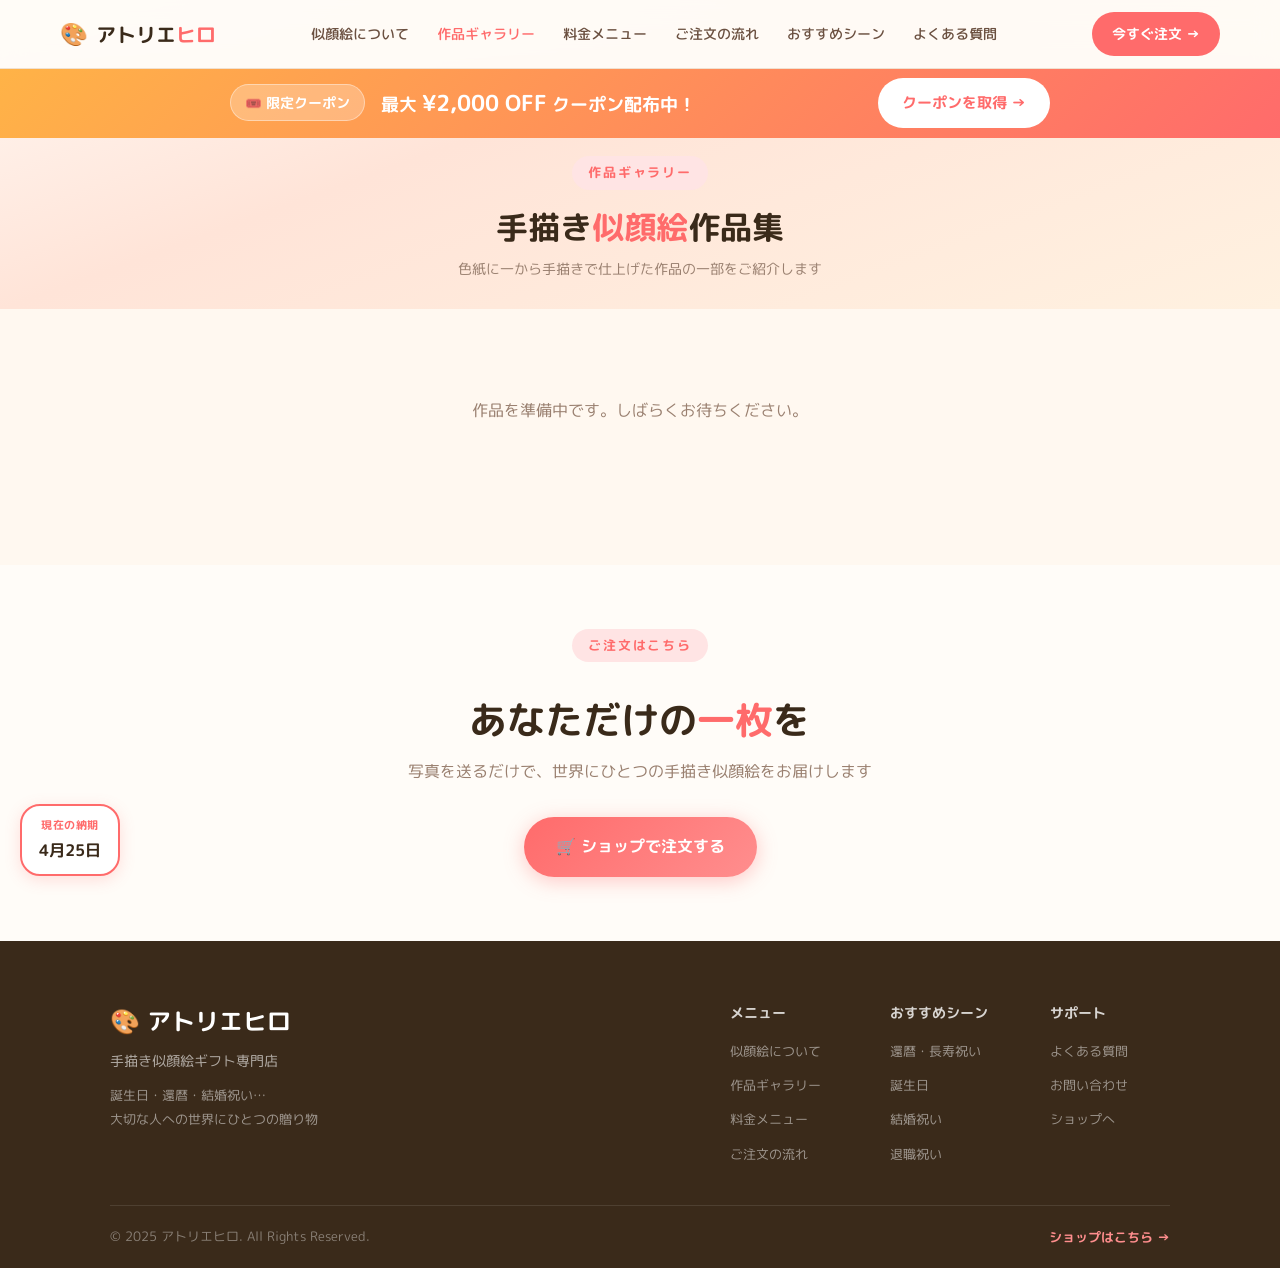
==== commit 9efae5f0: "Add files via upload" ====
--- a/gallery.html
+++ b/gallery.html
@@ -330,27 +330,51 @@
     </div>
 
     <script src="delivery.js"></script>
-    <script src="gallery-data.js"></script>
     <script>
-        // ── 作品グリッド生成 ──
-        const grid = document.getElementById('worksGrid');
-        let currentIndex = 0;
-
-        if (typeof GALLERY_IMAGES !== 'undefined' && GALLERY_IMAGES.length > 0) {
-            GALLERY_IMAGES.forEach((item, i) => {
-                const div = document.createElement('div');
-                div.className = 'work-item';
-                div.innerHTML = `<img src="${item.src}" alt="似顔絵作品 ${i + 1}" loading="lazy" />`;
-                div.addEventListener('click', () => openLightbox(i));
-                grid.appendChild(div);
+        // ============================================================
+        //  GitHub API で portraits フォルダの画像を自動取得・表示
+        // ============================================================
+        const GITHUB_API = 'https://api.github.com/repos/atelierhiro/index/contents/portraits';
+        const IMAGE_EXTS = ['jpg', 'jpeg', 'png', 'gif', 'webp'];
+
+        const grid        = document.getElementById('worksGrid');
+        const lightbox    = document.getElementById('lightbox');
+        const lightboxImg = document.getElementById('lightboxImg');
+        const counter     = document.getElementById('lightboxCounter');
+        let loadedImages  = [];
+        let currentIndex  = 0;
+
+        // ── ローディング表示 ──
+        grid.innerHTML = '<p style="grid-column:1/-1;text-align:center;color:var(--text-lt);padding:40px 0;">読み込み中…</p>';
+
+        fetch(GITHUB_API)
+            .then(r => r.json())
+            .then(files => {
+                // 画像ファイルだけ抽出してファイル名順に並べる
+                loadedImages = files
+                    .filter(f => IMAGE_EXTS.includes(f.name.split('.').pop().toLowerCase()))
+                    .sort((a, b) => a.name.localeCompare(b.name, 'ja'));
+
+                grid.innerHTML = '';
+
+                if (loadedImages.length === 0) {
+                    grid.innerHTML = '<p style="grid-column:1/-1;text-align:center;color:var(--text-lt);padding:40px 0;">作品を準備中です。しばらくお待ちください。</p>';
+                    return;
+                }
+
+                loadedImages.forEach((file, i) => {
+                    const div = document.createElement('div');
+                    div.className = 'work-item';
+                    div.innerHTML = `<img src="${file.download_url}" alt="似顔絵作品 ${i + 1}" loading="lazy" />`;
+                    div.addEventListener('click', () => openLightbox(i));
+                    grid.appendChild(div);
+                });
+            })
+            .catch(() => {
+                grid.innerHTML = '<p style="grid-column:1/-1;text-align:center;color:var(--text-lt);padding:40px 0;">作品を準備中です。しばらくお待ちください。</p>';
             });
-        }
 
         // ── ライトボックス ──
-        const lightbox   = document.getElementById('lightbox');
-        const lightboxImg = document.getElementById('lightboxImg');
-        const counter    = document.getElementById('lightboxCounter');
-
         function openLightbox(index) {
             currentIndex = index;
             showImage();
@@ -361,10 +385,10 @@
         function showImage() {
             lightboxImg.style.opacity = '0';
             setTimeout(() => {
-                lightboxImg.src = GALLERY_IMAGES[currentIndex].src;
+                lightboxImg.src = loadedImages[currentIndex].download_url;
                 lightboxImg.style.opacity = '1';
             }, 120);
-            counter.textContent = (currentIndex + 1) + ' / ' + GALLERY_IMAGES.length;
+            counter.textContent = (currentIndex + 1) + ' / ' + loadedImages.length;
         }
 
         function closeLightbox() {
@@ -373,12 +397,12 @@
         }
 
         function prevImage() {
-            currentIndex = (currentIndex - 1 + GALLERY_IMAGES.length) % GALLERY_IMAGES.length;
+            currentIndex = (currentIndex - 1 + loadedImages.length) % loadedImages.length;
             showImage();
         }
 
         function nextImage() {
-            currentIndex = (currentIndex + 1) % GALLERY_IMAGES.length;
+            currentIndex = (currentIndex + 1) % loadedImages.length;
             showImage();
         }
 
@@ -387,7 +411,7 @@
         document.getElementById('lightboxNext').addEventListener('click', nextImage);
         lightbox.addEventListener('click', e => { if (e.target === lightbox) closeLightbox(); });
         document.addEventListener('keydown', e => {
-            if (e.key === 'Escape')      closeLightbox();
+            if (e.key === 'Escape')     closeLightbox();
             if (e.key === 'ArrowLeft')  prevImage();
             if (e.key === 'ArrowRight') nextImage();
         });
